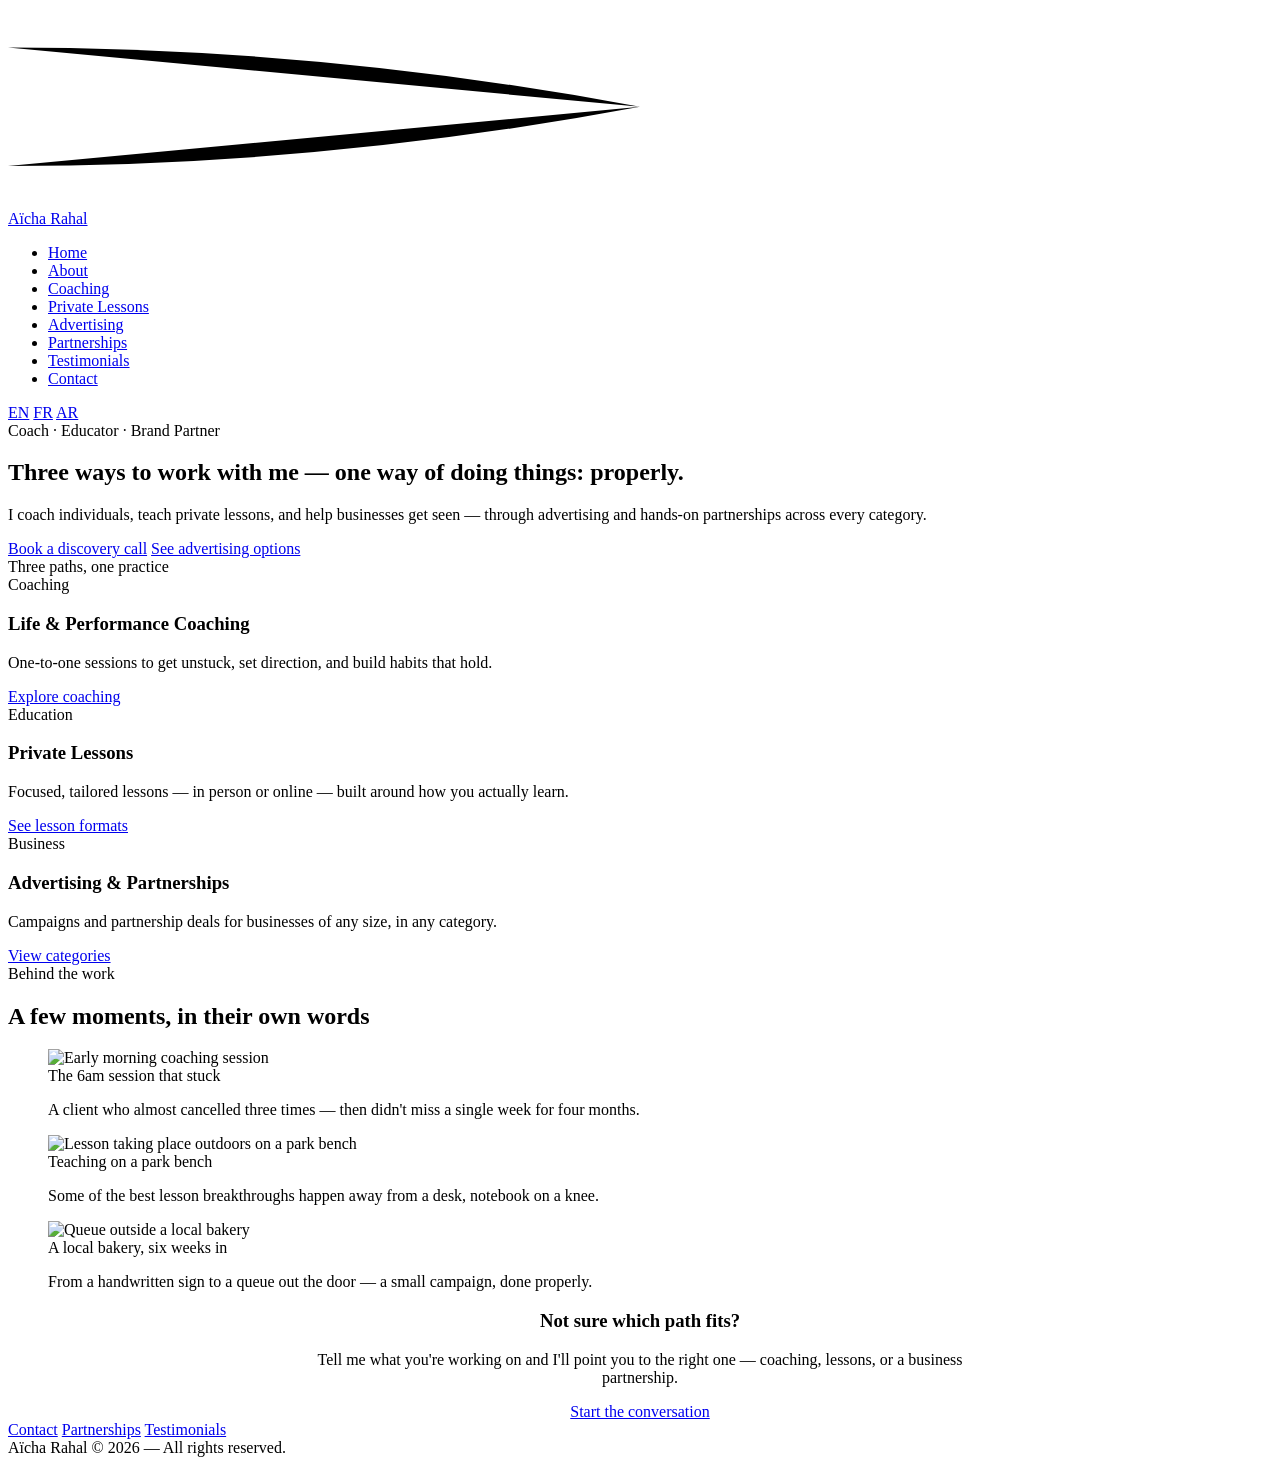
==== index.html @ 9f47bd7d "Add files via upload" ====
<!DOCTYPE html>
<html lang="en">
<head>
<meta charset="UTF-8">
<meta name="viewport" content="width=device-width, initial-scale=1.0">
<title>Aïcha Rahal — Coaching, Lessons & Advertising</title>
<link rel="preconnect" href="https://fonts.googleapis.com">
<link href="https://fonts.googleapis.com/css2?family=Fraunces:opsz,wght@9..144,400;9..144,600;9..144,700&family=Inter:wght@400;500;600;700&family=Cairo:wght@400;600;700&family=Amiri:wght@400;700&display=swap" rel="stylesheet">
<link rel="stylesheet" href="css/style.css">
</head>
<body>

<header class="site-header">
  <div class="nav-row">
    <a class="brand" href="index.html" data-internal>
      <svg class="thread-mark" viewBox="0 0 64 10"><path class="t1" d="M0 2 Q16 2 32 5"/><path class="t2" d="M0 5 Q16 5 32 5"/><path class="t3" d="M0 8 Q16 8 32 5"/></svg>
      <span data-i18n="brand">Aïcha Rahal</span>
    </a>
    <ul class="nav-links">
      <li><a href="index.html" data-internal data-i18n="nav.home">Home</a></li>
      <li><a href="about.html" data-internal data-i18n="nav.about">About</a></li>
      <li><a href="coaching.html" data-internal data-i18n="nav.coaching">Coaching</a></li>
      <li><a href="lessons.html" data-internal data-i18n="nav.lessons">Private Lessons</a></li>
      <li><a href="advertising.html" data-internal data-i18n="nav.advertising">Advertising</a></li>
      <li><a href="partnerships.html" data-internal data-i18n="nav.partnerships">Partnerships</a></li>
      <li><a href="testimonials.html" data-internal data-i18n="nav.testimonials">Testimonials</a></li>
      <li><a href="contact.html" data-internal data-i18n="nav.contact">Contact</a></li>
    </ul>
    <div class="lang-switch">
      <a href="index.html" data-lang="en">EN</a>
      <a href="index.html" data-lang="fr">FR</a>
      <a href="index.html" data-lang="ar">AR</a>
    </div>
  </div>
</header>

<section class="hero">
  <div class="container">
    <span class="hero-eyebrow" data-i18n="home.eyebrow">Coach · Educator · Brand Partner</span>
    <h1 data-i18n="home.title">Three ways to work with me — one way of doing things: properly.</h1>
    <p class="lede" data-i18n="home.lede">I coach individuals, teach private lessons, and help businesses get seen — through advertising and hands-on partnerships across every category.</p>
    <div class="cta-row">
      <a href="contact.html" data-internal class="btn btn-primary" data-i18n="home.cta1">Book a discovery call</a>
      <a href="advertising.html" data-internal class="btn btn-outline" data-i18n="home.cta2">See advertising options</a>
    </div>
  </div>
</section>

<section class="block">
  <div class="container">
    <span class="section-head kicker" data-i18n="home.pillarsKicker">Three paths, one practice</span>
    <div class="pillars">
      <div class="pillar-card c1">
        <span class="tag" data-i18n="home.p1tag">Coaching</span>
        <h3 data-i18n="home.p1title">Life & Performance Coaching</h3>
        <p data-i18n="home.p1text">One-to-one sessions to get unstuck, set direction, and build habits that hold.</p>
        <a class="more" href="coaching.html" data-internal data-i18n="home.p1link">Explore coaching</a>
      </div>
      <div class="pillar-card c2">
        <span class="tag" data-i18n="home.p2tag">Education</span>
        <h3 data-i18n="home.p2title">Private Lessons</h3>
        <p data-i18n="home.p2text">Focused, tailored lessons — in person or online — built around how you actually learn.</p>
        <a class="more" href="lessons.html" data-internal data-i18n="home.p2link">See lesson formats</a>
      </div>
      <div class="pillar-card c3">
        <span class="tag" data-i18n="home.p3tag">Business</span>
        <h3 data-i18n="home.p3title">Advertising & Partnerships</h3>
        <p data-i18n="home.p3text">Campaigns and partnership deals for businesses of any size, in any category.</p>
        <a class="more" href="advertising.html" data-internal data-i18n="home.p3link">View categories</a>
      </div>
    </div>
  </div>
</section>

<section class="block alt">
  <div class="container">
    <div class="section-head">
      <span class="kicker" data-i18n="home.storiesKicker">Behind the work</span>
      <h2 data-i18n="home.storiesTitle">A few moments, in their own words</h2>
    </div>
    <div class="story-grid">
      <figure class="story">
        <img src="https://picsum.photos/seed/coach-6am/700/500" alt="Early morning coaching session">
        <figcaption>
          <div class="story-title" data-i18n="home.s1title">The 6am session that stuck</div>
          <p class="story-text" data-i18n="home.s1text">A client who almost cancelled three times — then didn't miss a single week for four months.</p>
        </figcaption>
      </figure>
      <figure class="story">
        <img src="https://picsum.photos/seed/park-lesson/700/500" alt="Lesson taking place outdoors on a park bench">
        <figcaption>
          <div class="story-title" data-i18n="home.s2title">Teaching on a park bench</div>
          <p class="story-text" data-i18n="home.s2text">Some of the best lesson breakthroughs happen away from a desk, notebook on a knee.</p>
        </figcaption>
      </figure>
      <figure class="story">
        <img src="https://picsum.photos/seed/bakery-queue/700/500" alt="Queue outside a local bakery">
        <figcaption>
          <div class="story-title" data-i18n="home.s3title">A local bakery, six weeks in</div>
          <p class="story-text" data-i18n="home.s3text">From a handwritten sign to a queue out the door — a small campaign, done properly.</p>
        </figcaption>
      </figure>
    </div>
  </div>
</section>

<section class="block">
  <div class="container">
    <div class="pkg-card featured" style="max-width:720px;margin:0 auto;text-align:center;">
      <h3 data-i18n="home.bannerTitle">Not sure which path fits?</h3>
      <p data-i18n="home.bannerText">Tell me what you're working on and I'll point you to the right one — coaching, lessons, or a business partnership.</p>
      <a href="contact.html" data-internal class="btn btn-primary" data-i18n="home.bannerCta">Start the conversation</a>
    </div>
  </div>
</section>

<footer class="site-footer">
  <div class="container footer-row">
    <div class="footer-links">
      <a href="contact.html" data-internal data-i18n="nav.contact">Contact</a>
      <a href="partnerships.html" data-internal data-i18n="nav.partnerships">Partnerships</a>
      <a href="testimonials.html" data-internal data-i18n="nav.testimonials">Testimonials</a>
    </div>
    <div class="copyright"><span data-i18n="brand">Aïcha Rahal</span> © 2026 — <span data-i18n="footer.rights">All rights reserved.</span></div>
  </div>
</footer>

<script src="js/translations.js"></script>
<script src="js/main.js"></script>
</body>
</html>
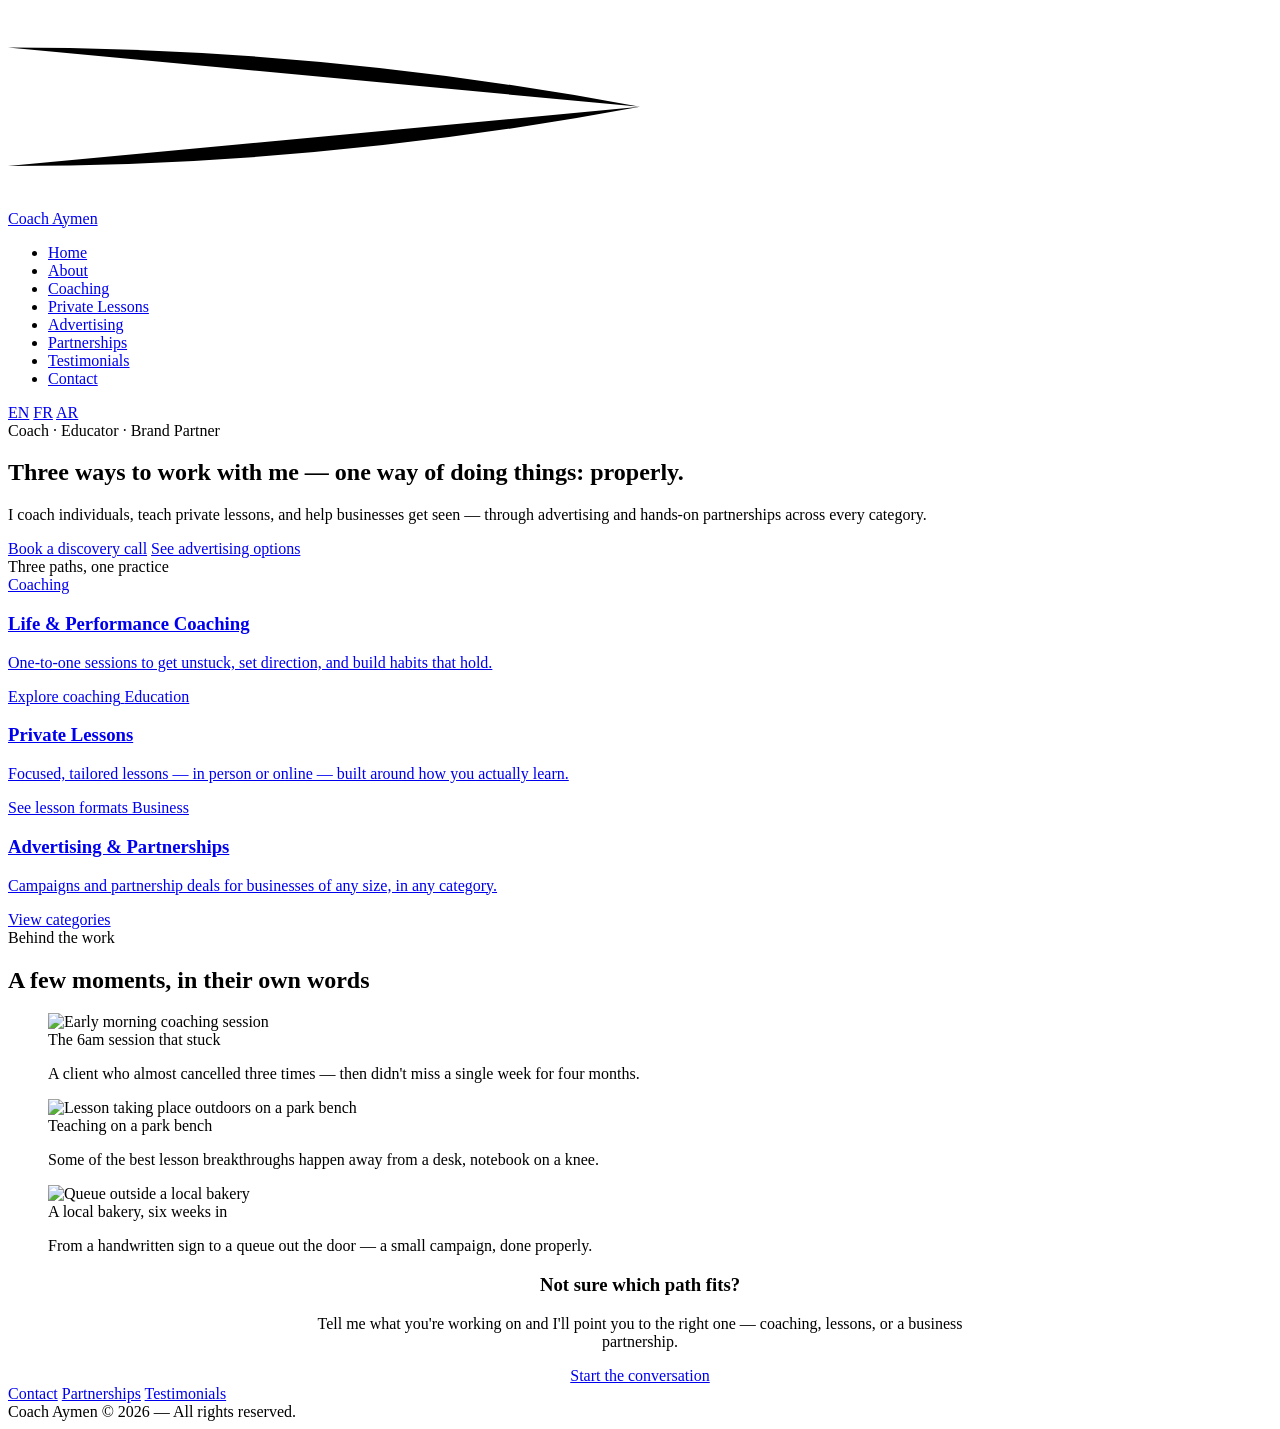
==== commit 4dcd5761: "Add files via upload" ====
--- a/index.html
+++ b/index.html
@@ -3,7 +3,7 @@
 <head>
 <meta charset="UTF-8">
 <meta name="viewport" content="width=device-width, initial-scale=1.0">
-<title>Aïcha Rahal — Coaching, Lessons & Advertising</title>
+<title>Coach Aymen — Coaching, Lessons & Advertising</title>
 <link rel="preconnect" href="https://fonts.googleapis.com">
 <link href="https://fonts.googleapis.com/css2?family=Fraunces:opsz,wght@9..144,400;9..144,600;9..144,700&family=Inter:wght@400;500;600;700&family=Cairo:wght@400;600;700&family=Amiri:wght@400;700&display=swap" rel="stylesheet">
 <link rel="stylesheet" href="css/style.css">
@@ -14,7 +14,7 @@
   <div class="nav-row">
     <a class="brand" href="index.html" data-internal>
       <svg class="thread-mark" viewBox="0 0 64 10"><path class="t1" d="M0 2 Q16 2 32 5"/><path class="t2" d="M0 5 Q16 5 32 5"/><path class="t3" d="M0 8 Q16 8 32 5"/></svg>
-      <span data-i18n="brand">Aïcha Rahal</span>
+      <span data-i18n="brand">Coach Aymen</span>
     </a>
     <ul class="nav-links">
       <li><a href="index.html" data-internal data-i18n="nav.home">Home</a></li>
@@ -50,24 +50,24 @@
   <div class="container">
     <span class="section-head kicker" data-i18n="home.pillarsKicker">Three paths, one practice</span>
     <div class="pillars">
-      <div class="pillar-card c1">
+      <a class="pillar-card c1" href="coaching.html" data-internal>
         <span class="tag" data-i18n="home.p1tag">Coaching</span>
         <h3 data-i18n="home.p1title">Life & Performance Coaching</h3>
         <p data-i18n="home.p1text">One-to-one sessions to get unstuck, set direction, and build habits that hold.</p>
-        <a class="more" href="coaching.html" data-internal data-i18n="home.p1link">Explore coaching</a>
-      </div>
-      <div class="pillar-card c2">
+        <span class="more" data-i18n="home.p1link">Explore coaching</span>
+      </a>
+      <a class="pillar-card c2" href="lessons.html" data-internal>
         <span class="tag" data-i18n="home.p2tag">Education</span>
         <h3 data-i18n="home.p2title">Private Lessons</h3>
         <p data-i18n="home.p2text">Focused, tailored lessons — in person or online — built around how you actually learn.</p>
-        <a class="more" href="lessons.html" data-internal data-i18n="home.p2link">See lesson formats</a>
-      </div>
-      <div class="pillar-card c3">
+        <span class="more" data-i18n="home.p2link">See lesson formats</span>
+      </a>
+      <a class="pillar-card c3" href="advertising.html" data-internal>
         <span class="tag" data-i18n="home.p3tag">Business</span>
         <h3 data-i18n="home.p3title">Advertising & Partnerships</h3>
         <p data-i18n="home.p3text">Campaigns and partnership deals for businesses of any size, in any category.</p>
-        <a class="more" href="advertising.html" data-internal data-i18n="home.p3link">View categories</a>
-      </div>
+        <span class="more" data-i18n="home.p3link">View categories</span>
+      </a>
     </div>
   </div>
 </section>
@@ -121,7 +121,7 @@
       <a href="partnerships.html" data-internal data-i18n="nav.partnerships">Partnerships</a>
       <a href="testimonials.html" data-internal data-i18n="nav.testimonials">Testimonials</a>
     </div>
-    <div class="copyright"><span data-i18n="brand">Aïcha Rahal</span> © 2026 — <span data-i18n="footer.rights">All rights reserved.</span></div>
+    <div class="copyright"><span data-i18n="brand">Coach Aymen</span> © 2026 — <span data-i18n="footer.rights">All rights reserved.</span></div>
   </div>
 </footer>
 
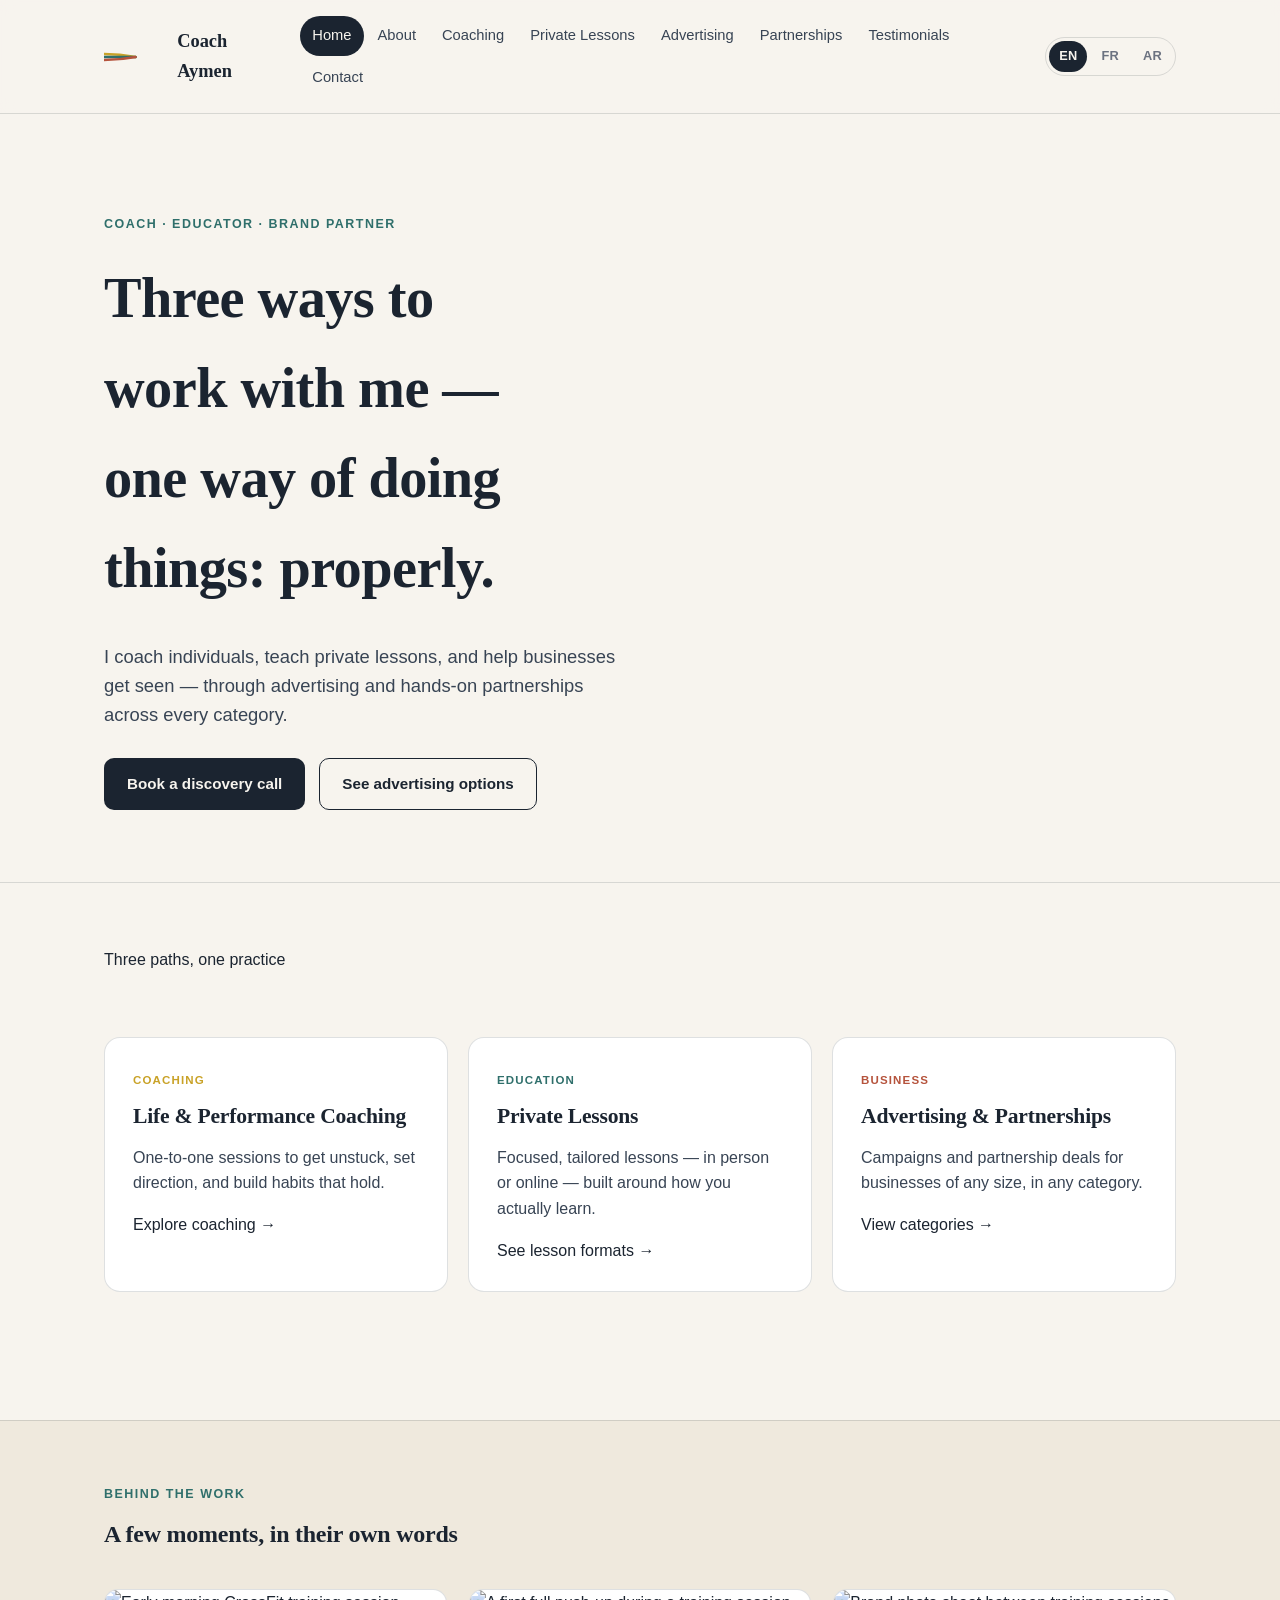
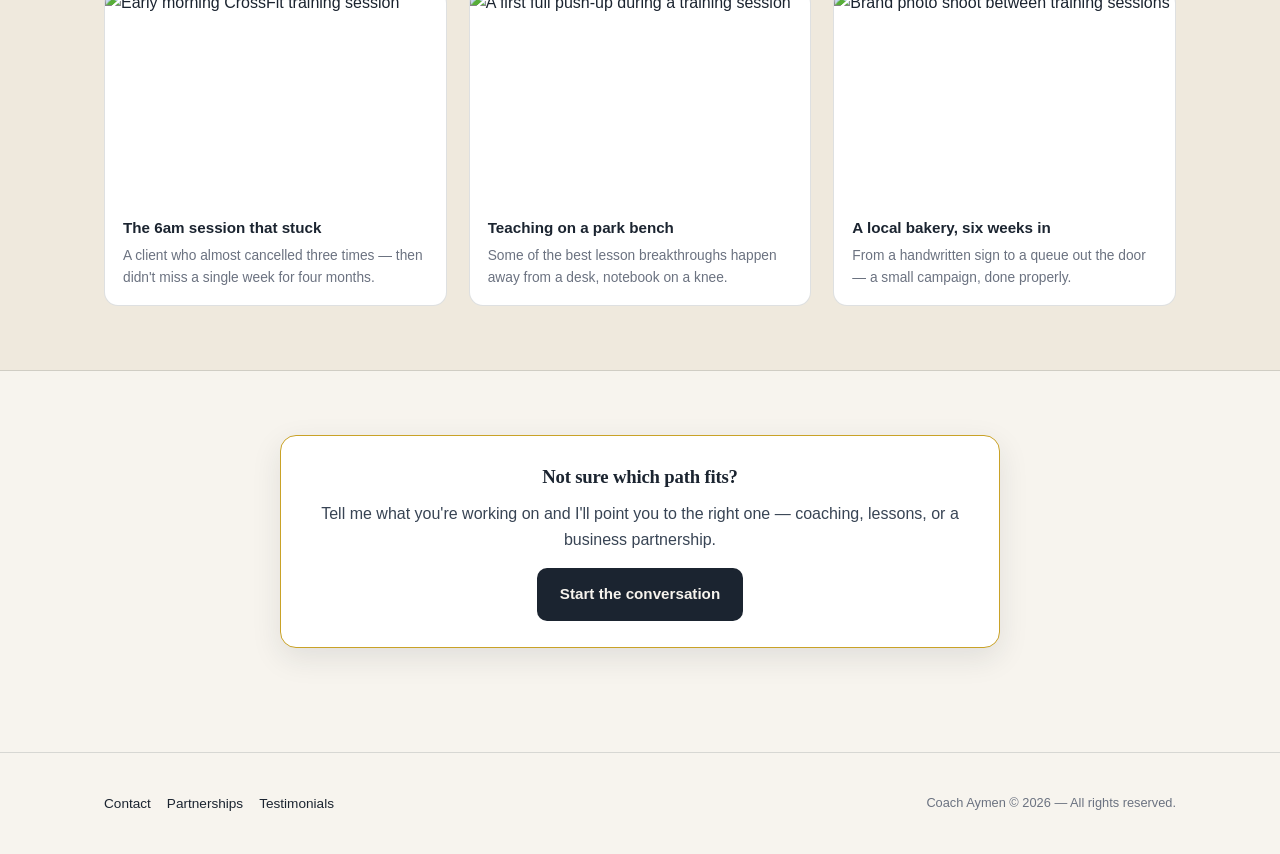
==== commit b55cf081: "Add files via upload" ====
--- a/index.html
+++ b/index.html
@@ -80,21 +80,21 @@
     </div>
     <div class="story-grid">
       <figure class="story">
-        <img src="https://picsum.photos/seed/coach-6am/700/500" alt="Early morning coaching session">
+        <img src="https://picsum.photos/seed/gym-6am-crossfit/700/500" alt="Early morning CrossFit training session">
         <figcaption>
           <div class="story-title" data-i18n="home.s1title">The 6am session that stuck</div>
           <p class="story-text" data-i18n="home.s1text">A client who almost cancelled three times — then didn't miss a single week for four months.</p>
         </figcaption>
       </figure>
       <figure class="story">
-        <img src="https://picsum.photos/seed/park-lesson/700/500" alt="Lesson taking place outdoors on a park bench">
+        <img src="https://picsum.photos/seed/gym-first-pushup/700/500" alt="A first full push-up during a training session">
         <figcaption>
           <div class="story-title" data-i18n="home.s2title">Teaching on a park bench</div>
           <p class="story-text" data-i18n="home.s2text">Some of the best lesson breakthroughs happen away from a desk, notebook on a knee.</p>
         </figcaption>
       </figure>
       <figure class="story">
-        <img src="https://picsum.photos/seed/bakery-queue/700/500" alt="Queue outside a local bakery">
+        <img src="https://picsum.photos/seed/brand-shoot-gym/700/500" alt="Brand photo shoot between training sessions">
         <figcaption>
           <div class="story-title" data-i18n="home.s3title">A local bakery, six weeks in</div>
           <p class="story-text" data-i18n="home.s3text">From a handwritten sign to a queue out the door — a small campaign, done properly.</p>
--- a/css/style.css
+++ b/css/style.css
@@ -0,0 +1,217 @@
+/* =========================================================
+   DESIGN TOKENS
+   Subject: a coach who works three paths at once —
+   life coaching, private lessons, and business advertising
+   / partnerships. Signature motif: three threads that run
+   separately through the site and meet at each page's hero.
+   ========================================================= */
+:root{
+  --ink:      #1B2430;
+  --ink-soft: #384454;
+  --paper:    #F7F4EE;
+  --paper-2:  #EFE9DD;
+  --gold:     #C9A227;
+  --teal:     #2F6F6B;
+  --clay:     #B5533C;
+  --slate:    #6B7280;
+  --line:     rgba(27,36,48,0.14);
+  --shadow:   0 10px 30px rgba(27,36,48,0.10);
+
+  --font-display: "Fraunces", "Amiri", serif;
+  --font-body:    "Inter", "Cairo", sans-serif;
+  --font-ar:      "Cairo", "Inter", sans-serif;
+
+  --maxw: 1120px;
+}
+
+*{ box-sizing:border-box; }
+html,body{ margin:0; padding:0; }
+body{
+  background:var(--paper);
+  color:var(--ink);
+  font-family:var(--font-body);
+  font-size:16px;
+  line-height:1.6;
+  -webkit-font-smoothing:antialiased;
+}
+html[dir="rtl"] body{ font-family:var(--font-ar); }
+
+img{ max-width:100%; display:block; }
+a{ color:inherit; text-decoration:none; }
+h1,h2,h3{ font-family:var(--font-display); font-weight:600; margin:0 0 .5em; letter-spacing:-0.01em; }
+p{ margin:0 0 1em; color:var(--ink-soft); }
+.container{ max-width:var(--maxw); margin:0 auto; padding:0 24px; }
+
+/* Reduced motion respect */
+@media (prefers-reduced-motion: reduce){
+  *{ animation:none !important; transition:none !important; }
+}
+
+/* ---------- Signature: three-thread mark ---------- */
+.thread-mark{ display:block; height:10px; width:64px; }
+.thread-mark path{ fill:none; stroke-width:2.4; stroke-linecap:round; }
+.thread-mark .t1{ stroke:var(--gold); }
+.thread-mark .t2{ stroke:var(--teal); }
+.thread-mark .t3{ stroke:var(--clay); }
+
+/* ---------- Header / Nav ---------- */
+.site-header{
+  position:sticky; top:0; z-index:50;
+  background:rgba(247,244,238,0.92);
+  backdrop-filter:blur(8px);
+  border-bottom:1px solid var(--line);
+}
+.nav-row{
+  display:flex; align-items:center; justify-content:space-between;
+  padding:16px 24px; max-width:var(--maxw); margin:0 auto; gap:16px;
+}
+.brand{ display:flex; align-items:center; gap:10px; font-family:var(--font-display); font-size:1.15rem; font-weight:600; }
+.nav-links{ display:flex; flex-wrap:wrap; gap:2px; list-style:none; margin:0; padding:0; }
+.nav-links a{
+  display:inline-block; padding:8px 12px; border-radius:999px; font-size:.92rem;
+  color:var(--ink-soft); transition:background .15s, color .15s;
+}
+.nav-links a:hover, .nav-links a.active{ background:var(--ink); color:var(--paper); }
+.lang-switch{ display:flex; gap:4px; border:1px solid var(--line); border-radius:999px; padding:3px; }
+.lang-switch a{
+  padding:5px 10px; border-radius:999px; font-size:.8rem; font-weight:600; letter-spacing:.02em; color:var(--slate);
+}
+.lang-switch a.active{ background:var(--ink); color:var(--paper); }
+.nav-toggle{ display:none; }
+
+@media (max-width: 880px){
+  .nav-row{ flex-wrap:wrap; }
+  .nav-links{ order:3; width:100%; padding-top:8px; border-top:1px solid var(--line); margin-top:8px; }
+}
+
+/* ---------- Hero ---------- */
+.hero{
+  position:relative; overflow:hidden;
+  padding:96px 0 72px;
+  border-bottom:1px solid var(--line);
+}
+.hero .container{ position:relative; z-index:2; }
+.hero-eyebrow{
+  display:inline-flex; align-items:center; gap:8px;
+  font-size:.78rem; letter-spacing:.12em; text-transform:uppercase;
+  color:var(--teal); font-weight:700; margin-bottom:18px;
+}
+.hero h1{ font-size:clamp(2.1rem, 4.4vw, 3.6rem); max-width:16ch; }
+.hero .lede{ font-size:1.15rem; max-width:52ch; }
+.hero-threads{
+  position:absolute; inset:0; z-index:1; opacity:.5; pointer-events:none;
+}
+
+.cta-row{ display:flex; gap:14px; flex-wrap:wrap; margin-top:28px; }
+.btn{
+  display:inline-flex; align-items:center; gap:8px;
+  padding:13px 22px; border-radius:10px; font-weight:600; font-size:.95rem;
+  border:1px solid transparent; cursor:pointer; transition:transform .15s, box-shadow .15s;
+}
+.btn:hover{ transform:translateY(-1px); }
+.btn-primary{ background:var(--ink); color:var(--paper); }
+.btn-primary:hover{ box-shadow:var(--shadow); }
+.btn-outline{ background:transparent; color:var(--ink); border-color:var(--ink); }
+
+/* ---------- Pillar cards (home) ---------- */
+.pillars{ display:grid; grid-template-columns:repeat(3,1fr); gap:20px; padding:64px 0; }
+@media (max-width:880px){ .pillars{ grid-template-columns:1fr; } }
+.pillar-card{
+  display:block; background:#fff; border:1px solid var(--line); border-radius:16px; padding:28px;
+  transition:transform .18s, box-shadow .18s, border-color .18s; cursor:pointer;
+}
+.pillar-card:hover{ transform:translateY(-3px); box-shadow:var(--shadow); border-color:var(--ink); }
+.pillar-card .tag{ font-size:.72rem; text-transform:uppercase; letter-spacing:.1em; font-weight:700; }
+.pillar-card.c1 .tag{ color:var(--gold); }
+.pillar-card.c2 .tag{ color:var(--teal); }
+.pillar-card.c3 .tag{ color:var(--clay); }
+.pillar-card h3{ font-size:1.35rem; margin-top:8px; }
+.pillar-card a.more{ font-weight:600; font-size:.9rem; pointer-events:none; }
+.pillar-card .more::after{ content:" →"; }
+html[dir="rtl"] .pillar-card .more::after{ content:" ←"; }
+
+/* Clickable category / package / type cards */
+a.category-card, a.pkg-card{
+  display:block; text-decoration:none; cursor:pointer;
+  transition:transform .18s, box-shadow .18s, border-color .18s;
+}
+a.category-card:hover, a.pkg-card:hover{ transform:translateY(-3px); box-shadow:var(--shadow); border-color:var(--ink); }
+a.category-card .learn, a.pkg-card .learn{ display:inline-block; margin-top:10px; font-size:.82rem; font-weight:700; color:var(--teal); }
+a.category-card .learn::after, a.pkg-card .learn::after{ content:" →"; }
+html[dir="rtl"] a.category-card .learn::after, html[dir="rtl"] a.pkg-card .learn::after{ content:" ←"; }
+
+/* ---------- Section shell ---------- */
+section.block{ padding:64px 0; }
+section.block.alt{ background:var(--paper-2); border-top:1px solid var(--line); border-bottom:1px solid var(--line); }
+.section-head{ max-width:60ch; margin-bottom:36px; }
+.section-head .kicker{ font-size:.78rem; text-transform:uppercase; letter-spacing:.12em; font-weight:700; color:var(--teal); margin-bottom:10px; display:block; }
+
+/* ---------- Story image blocks ---------- */
+.story-grid{ display:grid; grid-template-columns:repeat(3,1fr); gap:22px; }
+@media (max-width:880px){ .story-grid{ grid-template-columns:1fr 1fr; } }
+@media (max-width:560px){ .story-grid{ grid-template-columns:1fr; } }
+figure.story{
+  margin:0; background:#fff; border:1px solid var(--line); border-radius:14px; overflow:hidden;
+}
+figure.story img{ width:100%; height:210px; object-fit:cover; }
+figure.story figcaption{ padding:16px 18px; }
+figure.story figcaption .story-title{ font-weight:700; font-size:.95rem; margin-bottom:4px; }
+figure.story figcaption .story-text{ font-size:.86rem; color:var(--slate); margin:0; }
+
+/* Editorial split image (about/coaching pages) */
+.split{ display:grid; grid-template-columns:1fr 1fr; gap:40px; align-items:center; }
+@media (max-width:880px){ .split{ grid-template-columns:1fr; } }
+.split figure{ margin:0; }
+.split figure img{ border-radius:16px; width:100%; height:340px; object-fit:cover; }
+.split figure figcaption{ margin-top:10px; font-size:.85rem; color:var(--slate); }
+
+/* ---------- Category / list grids ---------- */
+.grid-3{ display:grid; grid-template-columns:repeat(3,1fr); gap:18px; }
+.grid-2{ display:grid; grid-template-columns:1fr 1fr; gap:18px; }
+@media (max-width:880px){ .grid-3{ grid-template-columns:1fr 1fr; } .grid-2{ grid-template-columns:1fr; } }
+@media (max-width:560px){ .grid-3{ grid-template-columns:1fr; } }
+.category-card{ background:#fff; border:1px solid var(--line); border-radius:14px; padding:22px; }
+.category-card h4{ font-family:var(--font-body); font-weight:700; font-size:1rem; margin:0 0 6px; }
+.category-card p{ font-size:.88rem; margin:0; }
+
+/* Pricing / package cards */
+.pkg-card{ background:#fff; border:1px solid var(--line); border-radius:16px; padding:26px; position:relative; }
+.pkg-card.featured{ border-color:var(--gold); box-shadow:var(--shadow); }
+.pkg-card .price{ font-family:var(--font-display); font-size:1.9rem; margin:6px 0 12px; }
+.pkg-card ul{ padding-inline-start:20px; margin:0 0 18px; font-size:.9rem; color:var(--ink-soft); }
+.pkg-card li{ margin-bottom:6px; }
+
+/* Testimonials */
+.quote-card{ background:#fff; border:1px solid var(--line); border-radius:16px; padding:26px; }
+.quote-card p.quote{ font-family:var(--font-display); font-size:1.1rem; color:var(--ink); }
+.quote-who{ display:flex; align-items:center; gap:12px; margin-top:14px; }
+.quote-who img{ width:44px; height:44px; border-radius:999px; object-fit:cover; }
+.quote-who .name{ font-weight:700; font-size:.9rem; }
+.quote-who .role{ font-size:.8rem; color:var(--slate); }
+
+/* Partners strip */
+.partner-strip{ display:flex; flex-wrap:wrap; gap:14px; }
+.partner-chip{
+  border:1px solid var(--line); border-radius:999px; padding:9px 16px; font-size:.85rem; font-weight:600; background:#fff;
+}
+
+/* Contact form */
+.form-shell{ background:#fff; border:1px solid var(--line); border-radius:16px; padding:32px; max-width:640px; }
+.field{ margin-bottom:18px; }
+.field label{ display:block; font-size:.85rem; font-weight:600; margin-bottom:6px; }
+.field input, .field select, .field textarea{
+  width:100%; padding:12px 14px; border-radius:10px; border:1px solid var(--line);
+  font-family:var(--font-body); font-size:.95rem; background:var(--paper);
+}
+html[dir="rtl"] .field input, html[dir="rtl"] .field select, html[dir="rtl"] .field textarea{ font-family:var(--font-ar); }
+.field textarea{ resize:vertical; min-height:120px; }
+
+/* Footer */
+.site-footer{ border-top:1px solid var(--line); padding:40px 0; margin-top:40px; }
+.footer-row{ display:flex; justify-content:space-between; flex-wrap:wrap; gap:16px; align-items:center; }
+.footer-links{ display:flex; gap:16px; flex-wrap:wrap; font-size:.85rem; }
+.copyright{ font-size:.8rem; color:var(--slate); }
+
+/* RTL mirroring adjustments */
+html[dir="rtl"] .thread-mark{ transform:scaleX(-1); }
+html[dir="rtl"] .cta-row{ direction:rtl; }
